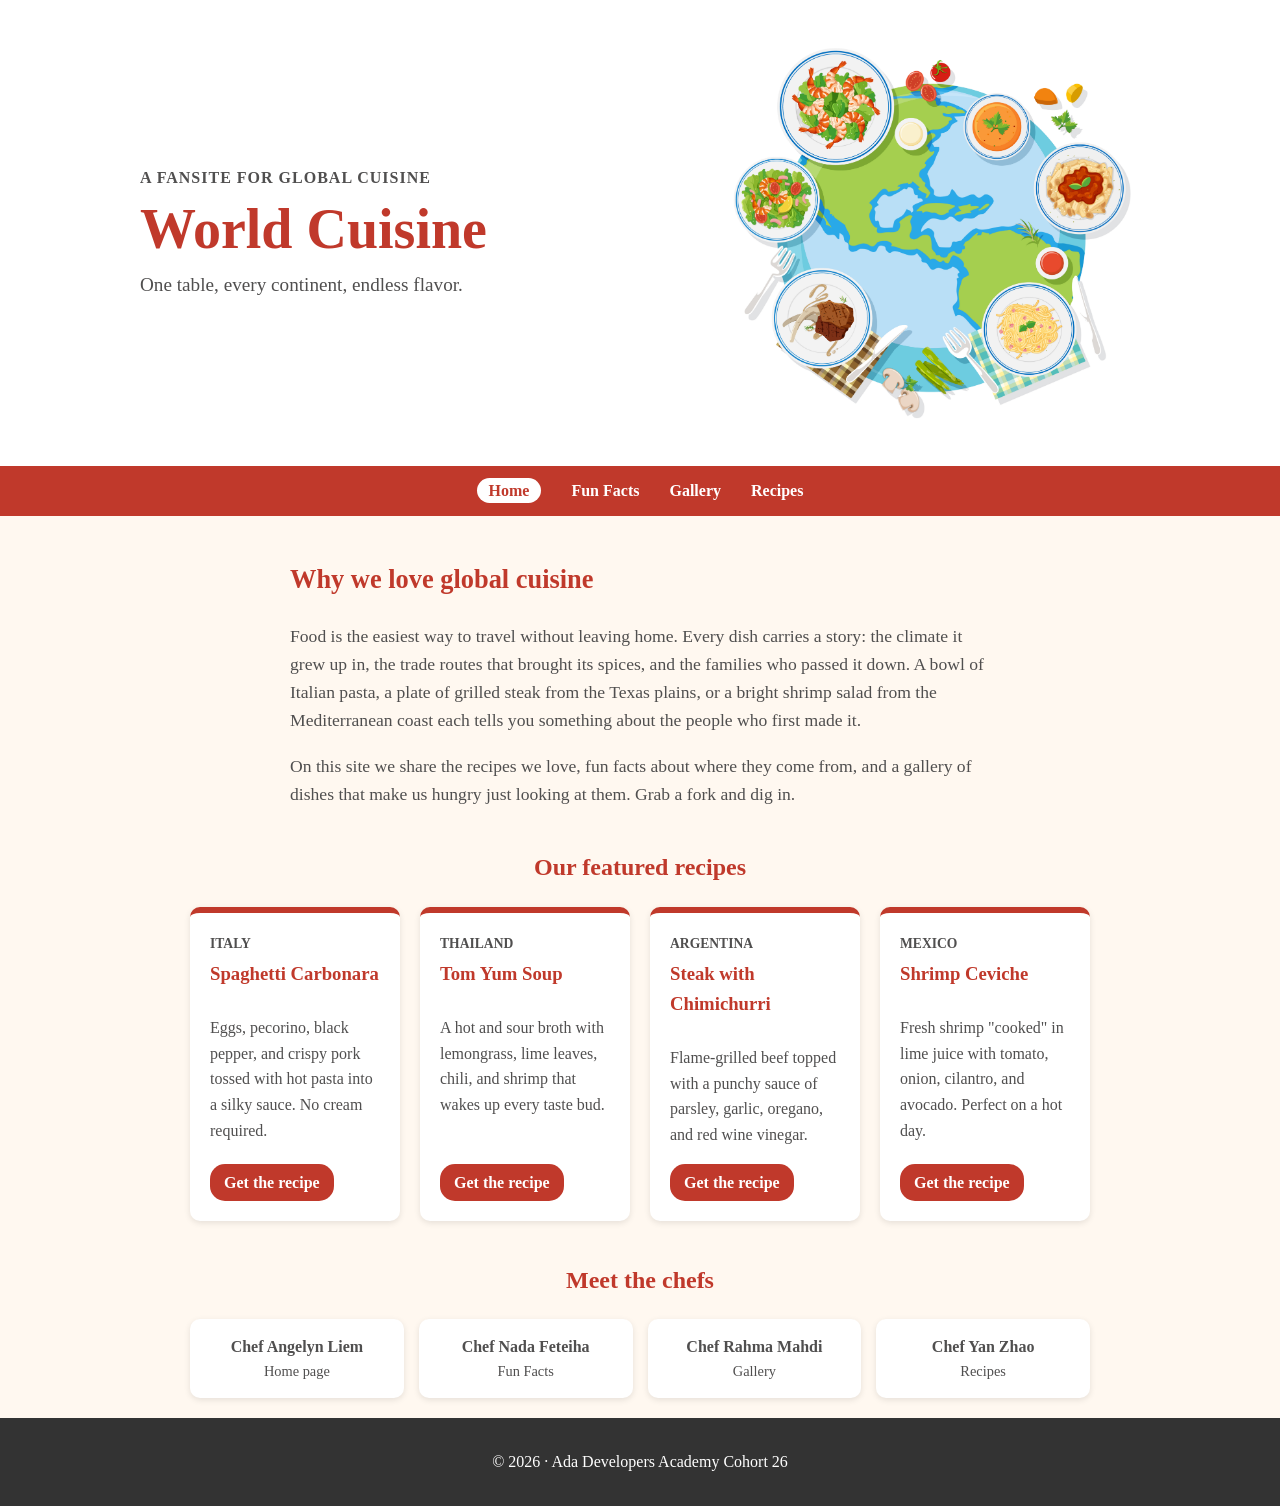
==== index.html @ f366468e "Merge branch 'main' into angelyn/gallery2" ====
<!doctype html>
<html lang="en">

<head>
  <meta charset="UTF-8" />
  <meta name="viewport" content="width=device-width, initial-scale=1.0" />
  <meta name="description" content="A fansite celebrating dishes and food traditions from around the world." />
  <meta name="author" content="Rahma Mahdi" />
  <meta name="author" content="Yan Zhao" />
  <meta name="author" content="Nada Feteiha" />
  <meta name="author" content="Angelyn Liem" />
  <link rel="preconnect" href="https://fonts.googleapis.com" />
  <link rel="preconnect" href="https://fonts.gstatic.com" crossorigin />
  <link
    href="https://fonts.googleapis.com/css2?family=Fraunces:opsz,wght@9..144,600;9..144,800&family=Poppins:wght@400;600&display=swap"
    rel="style" />
  <link href="stylesheets/style.css" rel="stylesheet" />
  <link href="stylesheets/index.css" rel="stylesheet" />
  <title>World Cuisines Fansite</title>
</head>

<body>
  <header class="site-header">
    <div class="header-inner">
      <div class="titles">
        <p class="eyebrow">A fansite for global cuisine</p>
        <h1>World Cuisine</h1>
        <p class="tagline">One table, every continent, endless flavor.</p>
      </div>
      <img src="images/world-cuisine.jpg"
        alt="Illustrated globe surrounded by plates of shrimp salad, soup, pasta, steak, and spaghetti"
        class="hero-image" />
    </div>
  </header>

  <nav class="site-nav" aria-label="Main navigation">
    <ul>
      <li><a href="index.html" aria-current="page">Home</a></li>
      <li><a href="pages/facts.html">Fun Facts</a></li>
      <li><a href="pages/gallery.html">Gallery</a></li>
      <li><a href="pages/recipes.html">Recipes</a></li>
    </ul>
  </nav>

  <main>
    <section class="intro" aria-labelledby="intro-heading">
      <h2 id="intro-heading">Why we love global cuisine</h2>
      <p>
        Food is the easiest way to travel without leaving home. Every dish
        carries a story: the climate it grew up in, the trade routes that
        brought its spices, and the families who passed it down. A bowl of
        Italian pasta, a plate of grilled steak from the Texas plains, or a
        bright shrimp salad from the Mediterranean coast each tells you
        something about the people who first made it.
      </p>
      <p>
        On this site we share the recipes we love, fun facts about where they
        come from, and a gallery of dishes that make us hungry just looking at
        them. Grab a fork and dig in.
      </p>
    </section>

    <section class="featured" aria-labelledby="featured-heading">
      <h2 id="featured-heading">Our featured recipes</h2>
      <ul class="recipe-grid">
        <li>
          <article class="recipe-card">
            <p class="region">Italy</p>
            <h3>Spaghetti Carbonara</h3>
            <p>Eggs, pecorino, black pepper, and crispy pork tossed with hot pasta into a silky sauce. No cream
              required.</p>
            <a href="pages/recipes.html#shakshuka">Get the recipe</a>
          </article>
        </li>
        <li>
          <article class="recipe-card">
            <p class="region">Thailand</p>
            <h3>Tom Yum Soup</h3>
            <p>A hot and sour broth with lemongrass, lime leaves, chili, and shrimp that wakes up every taste bud.</p>
            <a href="pages/recipes.html#tom-yum">Get the recipe</a>
          </article>
        </li>
        <li>
          <article class="recipe-card">
            <p class="region">Argentina</p>
            <h3>Steak with Chimichurri</h3>
            <p>Flame-grilled beef topped with a punchy sauce of parsley, garlic, oregano, and red wine vinegar.</p>
            <a href="pages/recipes.html#chimichurri">Get the recipe</a>
          </article>
        </li>
        <li>
          <article class="recipe-card">
            <p class="region">Mexico</p>
            <h3>Shrimp Ceviche</h3>
            <p>Fresh shrimp "cooked" in lime juice with tomato, onion, cilantro, and avocado. Perfect on a hot day.</p>
            <a href="pages/recipes.html#ceviche">Get the recipe</a>
          </article>
        </li>
      </ul>
    </section>

    <section class="team" aria-labelledby="team-heading">
      <h2 id="team-heading">Meet the chefs</h2>
      <ul class="team-list">
        <li><strong>Chef Angelyn Liem</strong> <span>Home page</span></li>
        <li><strong>Chef Nada Feteiha</strong> <span>Fun Facts</span></li>
        <li><strong>Chef Rahma Mahdi</strong> <span>Gallery</span></li>
        <li><strong>Chef Yan Zhao</strong> <span>Recipes</span></li>
      </ul>
    </section>
  </main>

  <footer class="site-footer">
    <p>&copy; 2026 &middot; Ada Developers Academy Cohort 26</p>
  </footer>
</body>

</html>
---- stylesheets/style.css ----
body {
  margin: 0;
  font-family: "Comic Sans MS", "Times New Roman", serif;
  line-height: 1.6;
  color: #504f4f;
  background-color: #fff8f0;
}

/* header and navigation */
header {
  padding: 20px;
  text-align: center;
  color: #ffffff;
  background-color: #c0392b;
}

header h1 {
  margin: 0 0 10px;
}

nav ul {
  margin: 0;
  padding: 0;
  list-style: none;
}

nav li {
  display: inline-block;
  margin: 0 10px;
}

nav a {
  font-weight: bold;
  color: #ffffff;
  text-decoration: none;
}

nav a:hover {
  text-decoration: underline;
}

/* highlights the link of the page on */
nav a[aria-current="page"] {
  padding: 4px 12px;
  border-radius: 15px;
  color: #c0392b;
  background-color: #ffffff;
}

/* main content */
main {
  max-width: 900px;
  margin: 0 auto;
  padding: 20px;
}

h2 {
  color: #c0392b;
  font-weight: bold;
}

img {
  display: block;
  max-width: 100%;
  height: auto;
  margin: 0 0 15px;
  border-radius: 8px;
}

/* white box with rounded corners and a shadow */
.card {
  margin-bottom: 30px;
  padding: 20px;
  border-radius: 10px;
  background-color: #ffffff;
  box-shadow: 0 2px 6px rgba(0, 0, 0, 0.1);
}

/* footer */
footer {
  padding: 15px;
  text-align: center;
  color: #ffffff;
  background-color: #333333;
}
---- stylesheets/index.css ----
/* ---------- Wave 3 - Header (flexbox) ---------- */

/* Wave 2 - Override: white header (instead of the red one in style.css)
   so the globe picture's white background blends in */
header {
  padding: 40px 20px;
  text-align: left;
  color: #504f4f;
  background-color: #ffffff;
}

.header-inner {
  display: flex;
  flex-wrap: wrap;
  align-items: center;
  justify-content: center;
  gap: 30px;
  max-width: 1000px;
  margin: 0 auto;
}

.titles {
  flex: 1 1 280px;
}

/* Wave 2 - Override: bigger red title on the home page */
header h1 {
  font-size: 3.5rem;
  line-height: 1.1;
  color: #c0392b;
}

.eyebrow {
  margin: 0 0 8px;
  font-weight: bold;
  letter-spacing: 1px;
  text-transform: uppercase;
}

.tagline {
  margin: 0;
  font-size: 1.2rem;
}

/* Wave 2 - Override: no rounded corners or bottom margin on the big picture */
.hero-image {
  flex: 1 1 280px;
  min-width: 0;
  width: 100%;
  max-width: 420px;
  margin: 0;
  border-radius: 0;
}

/* ---------- Wave 3 - Navigation bar (flexbox) ---------- */

/* The nav sits below the header, so it needs its own red bar
   or the white links would be invisible on the cream page */
nav {
  padding: 12px 20px;
  background-color: #c0392b;
}

nav ul {
  display: flex;
  flex-wrap: wrap;
  justify-content: center;
  gap: 10px;
}

/* ---------- Intro ---------- */
.intro {
  max-width: 700px;
  margin: 0 auto 40px;
  font-size: 1.1rem;
}

/* ---------- Wave 3 - Recipe cards (grid) ---------- */
.featured h2,
.team h2 {
  text-align: center;
}

.recipe-grid {
  display: grid;
  grid-template-columns: repeat(auto-fit, minmax(200px, 1fr));
  gap: 20px;
  margin: 0 0 40px;
  padding: 0;
  list-style: none;
}

/* each list item stretches to the tallest card in its row */
.recipe-grid li {
  display: flex;
}

.recipe-card {
  display: flex;
  flex: 1;
  flex-direction: column;
  padding: 20px;
  border-top: 6px solid #c0392b;
  border-radius: 10px;
  background-color: #ffffff;
  box-shadow: 0 2px 6px rgba(0, 0, 0, 0.1);
}

.recipe-card h3 {
  margin: 0 0 10px;
  color: #c0392b;
}

.region {
  margin: 0 0 5px;
  font-size: 0.85rem;
  font-weight: bold;
  text-transform: uppercase;
}

.recipe-card a {
  align-self: flex-start;
  margin-top: auto;
  padding: 6px 14px;
  border-radius: 15px;
  font-weight: bold;
  color: #ffffff;
  text-decoration: none;
  background-color: #c0392b;
}

.recipe-card a:hover,
.recipe-card a:focus {
  background-color: #962d22;
}

/* ---------- Wave 3 - Team (flexbox) ---------- */
.team-list {
  display: flex;
  flex-wrap: wrap;
  justify-content: center;
  gap: 15px;
  margin: 0;
  padding: 0;
  list-style: none;
}

.team-list li {
  display: flex;
  flex: 1 1 160px;
  flex-direction: column;
  padding: 15px;
  border-radius: 10px;
  text-align: center;
  background-color: #ffffff;
  box-shadow: 0 2px 6px rgba(0, 0, 0, 0.1);
}

.team-list span {
  font-size: 0.9rem;
}
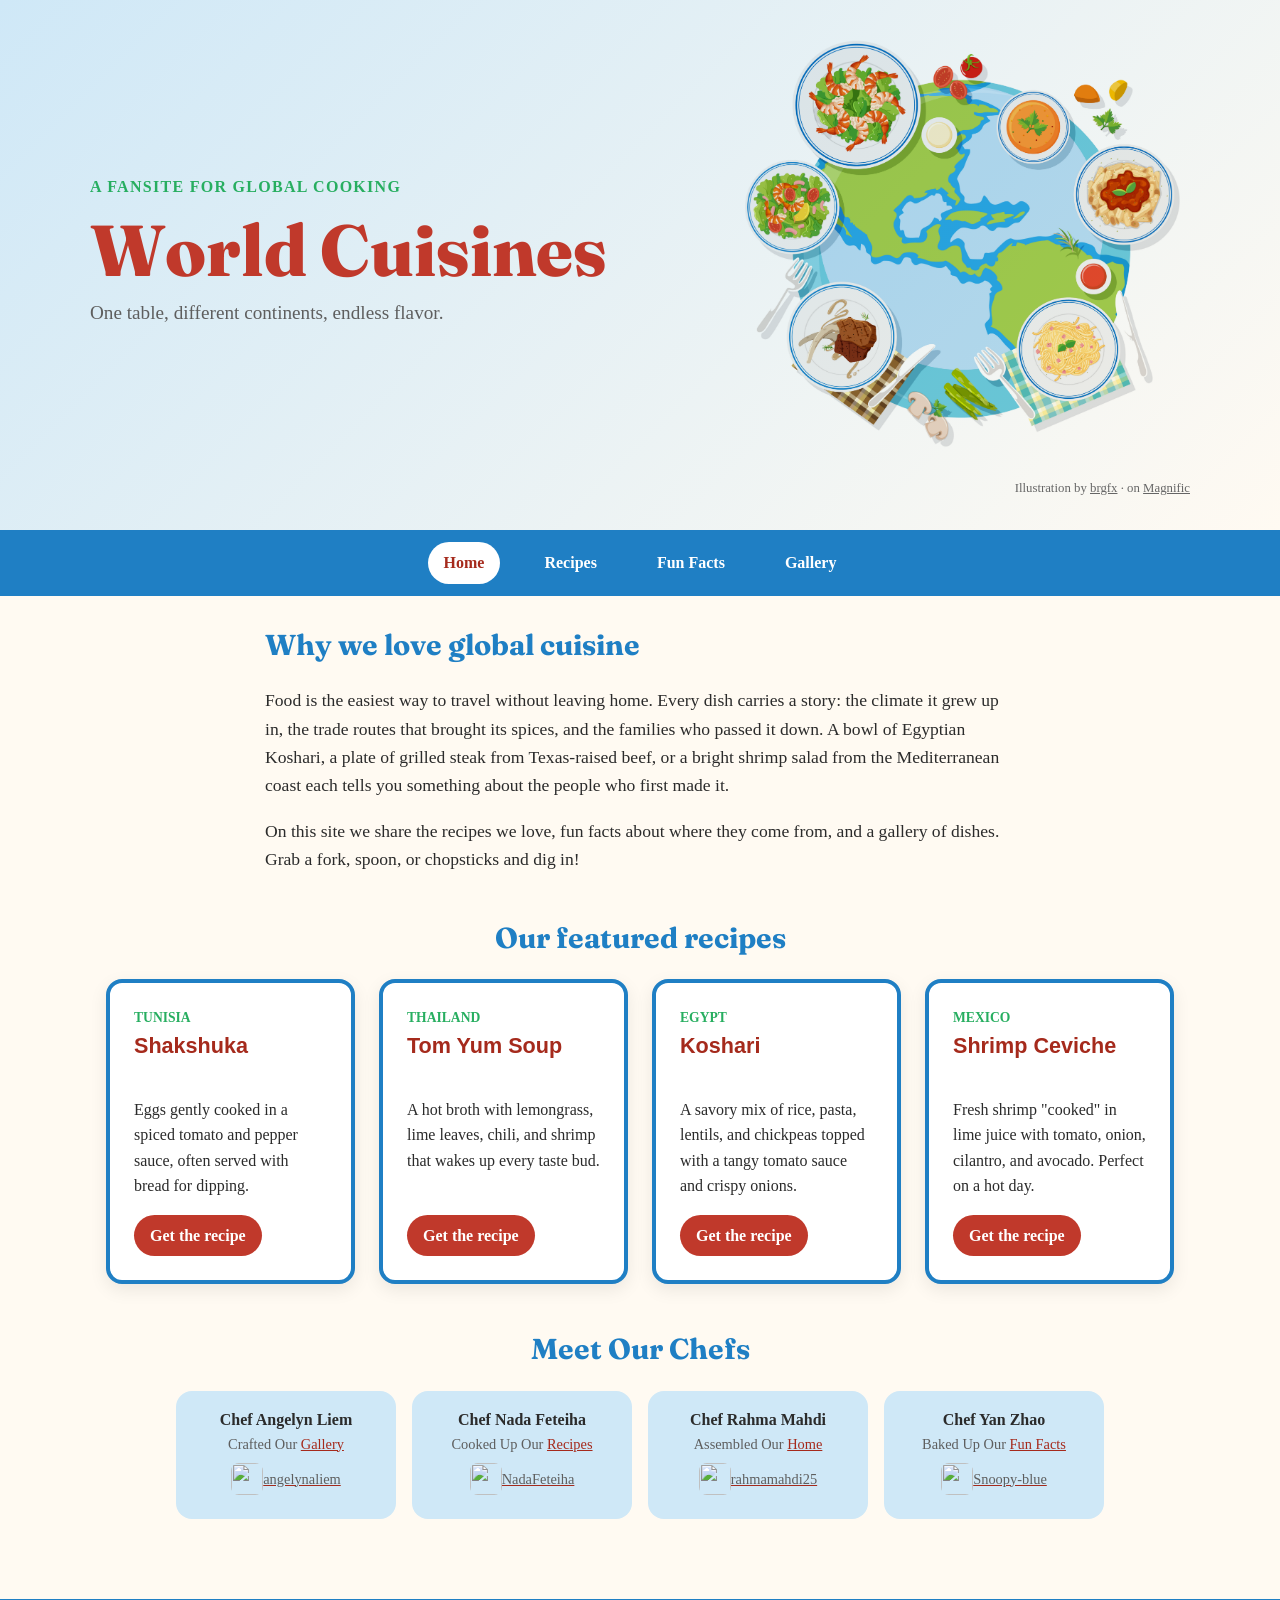
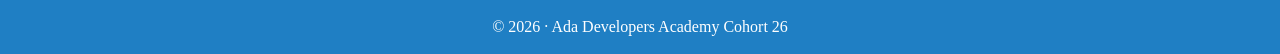
==== commit a5232cd7: "feat: Add hero image credit, reorganize nav links, refine home header" ====
--- a/index.html
+++ b/index.html
@@ -1,118 +1,206 @@
-<!doctype html>
+<!DOCTYPE html>
 <html lang="en">
-
-<head>
-  <meta charset="UTF-8" />
-  <meta name="viewport" content="width=device-width, initial-scale=1.0" />
-  <meta name="description" content="A fansite celebrating dishes and food traditions from around the world." />
-  <meta name="author" content="Rahma Mahdi" />
-  <meta name="author" content="Yan Zhao" />
-  <meta name="author" content="Nada Feteiha" />
-  <meta name="author" content="Angelyn Liem" />
-  <link rel="preconnect" href="https://fonts.googleapis.com" />
-  <link rel="preconnect" href="https://fonts.gstatic.com" crossorigin />
-  <link
-    href="https://fonts.googleapis.com/css2?family=Fraunces:opsz,wght@9..144,600;9..144,800&family=Poppins:wght@400;600&display=swap"
-    rel="style" />
-  <link href="stylesheets/style.css" rel="stylesheet" />
-  <link href="stylesheets/index.css" rel="stylesheet" />
-  <title>World Cuisines Fansite</title>
-</head>
-
-<body>
-  <header class="site-header">
-    <div class="header-inner">
-      <div class="titles">
-        <p class="eyebrow">A fansite for global cuisine</p>
-        <h1>World Cuisine</h1>
-        <p class="tagline">One table, every continent, endless flavor.</p>
-      </div>
-      <img src="images/world-cuisine.jpg"
-        alt="Illustrated globe surrounded by plates of shrimp salad, soup, pasta, steak, and spaghetti"
-        class="hero-image" />
-    </div>
-  </header>
-
-  <nav class="site-nav" aria-label="Main navigation">
-    <ul>
-      <li><a href="index.html" aria-current="page">Home</a></li>
-      <li><a href="pages/facts.html">Fun Facts</a></li>
-      <li><a href="pages/gallery.html">Gallery</a></li>
-      <li><a href="pages/recipes.html">Recipes</a></li>
-    </ul>
-  </nav>
-
-  <main>
-    <section class="intro" aria-labelledby="intro-heading">
-      <h2 id="intro-heading">Why we love global cuisine</h2>
-      <p>
-        Food is the easiest way to travel without leaving home. Every dish
-        carries a story: the climate it grew up in, the trade routes that
-        brought its spices, and the families who passed it down. A bowl of
-        Italian pasta, a plate of grilled steak from the Texas plains, or a
-        bright shrimp salad from the Mediterranean coast each tells you
-        something about the people who first made it.
-      </p>
-      <p>
-        On this site we share the recipes we love, fun facts about where they
-        come from, and a gallery of dishes that make us hungry just looking at
-        them. Grab a fork and dig in.
-      </p>
-    </section>
-
-    <section class="featured" aria-labelledby="featured-heading">
-      <h2 id="featured-heading">Our featured recipes</h2>
-      <ul class="recipe-grid">
-        <li>
-          <article class="recipe-card">
-            <p class="region">Italy</p>
-            <h3>Spaghetti Carbonara</h3>
-            <p>Eggs, pecorino, black pepper, and crispy pork tossed with hot pasta into a silky sauce. No cream
-              required.</p>
-            <a href="pages/recipes.html#shakshuka">Get the recipe</a>
-          </article>
-        </li>
-        <li>
-          <article class="recipe-card">
-            <p class="region">Thailand</p>
-            <h3>Tom Yum Soup</h3>
-            <p>A hot and sour broth with lemongrass, lime leaves, chili, and shrimp that wakes up every taste bud.</p>
-            <a href="pages/recipes.html#tom-yum">Get the recipe</a>
-          </article>
-        </li>
-        <li>
-          <article class="recipe-card">
-            <p class="region">Argentina</p>
-            <h3>Steak with Chimichurri</h3>
-            <p>Flame-grilled beef topped with a punchy sauce of parsley, garlic, oregano, and red wine vinegar.</p>
-            <a href="pages/recipes.html#chimichurri">Get the recipe</a>
-          </article>
-        </li>
-        <li>
-          <article class="recipe-card">
-            <p class="region">Mexico</p>
-            <h3>Shrimp Ceviche</h3>
-            <p>Fresh shrimp "cooked" in lime juice with tomato, onion, cilantro, and avocado. Perfect on a hot day.</p>
-            <a href="pages/recipes.html#ceviche">Get the recipe</a>
-          </article>
-        </li>
-      </ul>
-    </section>
-
-    <section class="team" aria-labelledby="team-heading">
-      <h2 id="team-heading">Meet the chefs</h2>
-      <ul class="team-list">
-        <li><strong>Chef Angelyn Liem</strong> <span>Home page</span></li>
-        <li><strong>Chef Nada Feteiha</strong> <span>Fun Facts</span></li>
-        <li><strong>Chef Rahma Mahdi</strong> <span>Gallery</span></li>
-        <li><strong>Chef Yan Zhao</strong> <span>Recipes</span></li>
-      </ul>
-    </section>
-  </main>
-
-  <footer class="site-footer">
-    <p>&copy; 2026 &middot; Ada Developers Academy Cohort 26</p>
-  </footer>
-</body>
-
+    <head>
+        <meta charset="UTF-8">
+        <meta http-equiv="X-UA-Compatible" content="IE=edge">
+        <meta name="viewport" content="width=device-width, initial-scale=1.0">
+        <meta name="description" content="A fansite celebrating dishes and food traditions from around the world.">
+        <meta name="author" content="Angelyn Liem, Nada Feteiha, Rahma Mahdi, Yan Zhao">
+        <link rel="preconnect" href="https://fonts.googleapis.com">
+        <link rel="preconnect" href="https://fonts.gstatic.com" crossorigin>
+        <link
+            href="https://fonts.googleapis.com/css2?family=Fraunces:opsz,wght@9..144,600;9..144,800&family=Poppins:wght@400;600&display=swap"
+            rel="stylesheet"
+        >
+        <link href="stylesheets/style.css" rel="stylesheet">
+        <link href="stylesheets/index.css" rel="stylesheet">
+        <title>World Cuisines Fansite</title>
+    </head>
+
+    <body>
+        <header class="site-header">
+            <div class="header-inner">
+                <div class="titles">
+                    <p class="small-title">A fansite for global cooking</p>
+                    <h1 class="bounce-title" aria-label="World Cuisines">
+                        <span class="bounce-word" aria-hidden="true">
+                            <span style="--i: 0">W</span>
+                            <span style="--i: 1">o</span>
+                            <span style="--i: 2">r</span>
+                            <span style="--i: 3">l</span>
+                            <span style="--i: 4">d</span>
+                        </span>
+                        <span class="bounce-word" aria-hidden="true">
+                            <span style="--i: 5">C</span>
+                            <span style="--i: 6">u</span>
+                            <span style="--i: 7">i</span>
+                            <span style="--i: 8">s</span>
+                            <span style="--i: 9">i</span>
+                            <span style="--i: 10">n</span>
+                            <span style="--i: 11">e</span>
+                            <span style="--i: 12">s</span>
+                        </span>
+                    </h1>
+                    <p class="tagline">One table, different continents, endless flavor.</p>
+                </div>
+                <img
+                    src="images/world-cuisine.jpg"
+                    alt="Illustrated globe surrounded by plates of shrimp salad, soup, pasta, steak, and spaghetti"
+                    class="hero-image"
+                >
+            </div>
+            <p class="image-credit">
+                Illustration by
+                <a href="https://www.magnific.com/free-vector/world-food-day-logo-concept_32478983.htm"
+                   target="_blank" rel="noopener noreferrer">brgfx</a>
+                &middot; on
+                <a href="https://www.magnific.com" target="_blank" rel="noopener noreferrer">Magnific</a>
+            </p>
+        </header>
+
+        <nav class="site-nav" aria-label="Main navigation">
+            <ul>
+                <li><a href="index.html" aria-current="page">Home</a></li>
+                <li><a href="pages/recipes.html">Recipes</a></li>
+                <li><a href="pages/facts.html">Fun Facts</a></li>
+                <li><a href="pages/gallery.html">Gallery</a></li>
+            </ul>
+        </nav>
+
+        <main>
+            <section class="intro" aria-labelledby="intro-heading">
+                <h2 id="intro-heading">Why we love global cuisine</h2>
+                <p>
+                    Food is the easiest way to travel without leaving home. Every dish carries a story: the climate it
+                    grew up in, the trade routes that brought its spices, and the families who passed it down. A bowl of
+                    Egyptian Koshari, a plate of grilled steak from Texas-raised beef, or a bright shrimp salad from
+                    the Mediterranean coast each tells you something about the people who first made it.
+                </p>
+                <p>
+                    On this site we share the recipes we love, fun facts about where they come from, and a gallery of
+                    dishes. Grab a fork, spoon, or chopsticks and dig in!
+                </p>
+            </section>
+
+            <section class="featured" aria-labelledby="featured-heading">
+                <h2 id="featured-heading">Our featured recipes</h2>
+                <ul class="recipe-grid">
+                    <li>
+                        <article class="recipe-card">
+                            <p class="region">Tunisia</p>
+                            <h3>Shakshuka</h3>
+                            <p>
+                                Eggs gently cooked in a spiced tomato and pepper sauce, often served with bread for
+                                dipping.
+                            </p>
+                            <a href="pages/recipes.html#shakshuka">Get the recipe</a>
+                        </article>
+                    </li>
+                    <li>
+                        <article class="recipe-card">
+                            <p class="region">Thailand</p>
+                            <h3>Tom Yum Soup</h3>
+                            <p>
+                                A hot broth with lemongrass, lime leaves, chili, and shrimp that wakes up every
+                                taste bud.
+                            </p>
+                            <a href="pages/recipes.html#tom-yum">Get the recipe</a>
+                        </article>
+                    </li>
+                    <li>
+                        <article class="recipe-card">
+                            <p class="region">Egypt</p>
+                            <h3>Koshari</h3>
+                            <p>
+                                A savory mix of rice, pasta, lentils, and chickpeas topped with a tangy tomato sauce and
+                                crispy onions.
+                            </p>
+                            <a href="pages/recipes.html#koshari">Get the recipe</a>
+                        </article>
+                    </li>
+                    <li>
+                        <article class="recipe-card">
+                            <p class="region">Mexico</p>
+                            <h3>Shrimp Ceviche</h3>
+                            <p>
+                                Fresh shrimp "cooked" in lime juice with tomato, onion, cilantro, and avocado. Perfect
+                                on a hot day.
+                            </p>
+                            <a href="pages/recipes.html#ceviche">Get the recipe</a>
+                        </article>
+                    </li>
+                </ul>
+            </section>
+
+            <section class="team" aria-labelledby="team-heading">
+                <h2 id="team-heading">Meet Our Chefs</h2>
+
+                <ul class="team-list">
+                    <li>
+                        <strong>Chef Angelyn Liem</strong>
+                        <span> Crafted Our <a href="pages/gallery.html">Gallery</a> </span>
+                        <a
+                            class="github-link"
+                            href="https://github.com/angelynaliem"
+                            target="_blank"
+                            rel="noopener noreferrer"
+                            aria-label="Angelyn Liem's GitHub profile"
+                        >
+                            <img src="images/github-icon.png" alt="">
+                            <span>angelynaliem</span>
+                        </a>
+                    </li>
+
+                    <li>
+                        <strong>Chef Nada Feteiha</strong>
+                        <span> Cooked Up Our <a href="pages/recipes.html">Recipes</a> </span>
+                        <a
+                            class="github-link"
+                            href="https://github.com/NadaFeteiha"
+                            target="_blank"
+                            rel="noopener noreferrer"
+                            aria-label="Nada Feteiha's GitHub profile"
+                        >
+                            <img src="images/github-icon.png" alt="">
+                            <span>NadaFeteiha</span>
+                        </a>
+                    </li>
+
+                    <li>
+                        <strong>Chef Rahma Mahdi</strong>
+                        <span> Assembled Our <a href="index.html">Home</a> </span>
+                        <a
+                            class="github-link"
+                            href="https://github.com/rahmamahdi25"
+                            target="_blank"
+                            rel="noopener noreferrer"
+                            aria-label="Rahma Mahdi's GitHub profile"
+                        >
+                            <img src="images/github-icon.png" alt="">
+                            <span>rahmamahdi25</span>
+                        </a>
+                    </li>
+
+                    <li>
+                        <strong>Chef Yan Zhao</strong>
+                        <span> Baked Up Our <a href="pages/facts.html">Fun Facts</a> </span>
+                        <a
+                            class="github-link"
+                            href="https://github.com/Snoopy-blue"
+                            target="_blank"
+                            rel="noopener noreferrer"
+                            aria-label="Yan Zhao's GitHub profile"
+                        >
+                            <img src="images/github-icon.png" alt="">
+                            <span>Snoopy-blue</span>
+                        </a>
+                    </li>
+                </ul>
+            </section>
+        </main>
+
+        <footer class="site-footer">
+            <p>&copy; 2026 &middot; Ada Developers Academy Cohort 26</p>
+        </footer>
+    </body>
 </html>
--- a/stylesheets/style.css
+++ b/stylesheets/style.css
@@ -3,7 +3,16 @@
   font-family: "Comic Sans MS", "Times New Roman", serif;
   line-height: 1.6;
   color: #504f4f;
-  background-color: #fff8f0;
+  background-color: #fffaf2;
+
+/* Whisk cursor: "36 20" refences the hotspot (the tip of the whisk). */
+  cursor: url("../images/whisk.png") 36 20, auto;
+}
+
+/* Keep the whisk on links and buttons instead of the default pointing hand */
+a,
+button {
+  cursor: url("../images/whisk.png") 36 20, pointer;
 }
 
 /* header and navigation */
@@ -18,7 +27,12 @@
   margin: 0 0 10px;
 }
 
+/* Moved here from facts.css, recipes.css, and gallery.css */
 nav ul {
+  display: flex;
+  flex-wrap: wrap;
+  justify-content: center;
+  gap: 10px;
   margin: 0;
   padding: 0;
   list-style: none;
@@ -83,3 +97,15 @@
   color: #ffffff;
   background-color: #333333;
 }
+
+/* Food pattern with a dark overlay on our footer */
+.site-header,
+.site-footer {
+  background:
+    linear-gradient(rgba(0, 0, 0, 0.25), rgba(0, 0, 0, 0.25)),
+    url(../images/header_background.jpg) repeat;
+  background-color: #c0392b;
+  background-size:
+    cover,
+    350px auto;
+}
--- a/stylesheets/index.css
+++ b/stylesheets/index.css
@@ -1,21 +1,78 @@
-/* ---------- Wave 3 - Header (flexbox) ---------- */
-
-/* Wave 2 - Override: white header (instead of the red one in style.css)
-   so the globe picture's white background blends in */
-header {
-  padding: 40px 20px;
+/* ---------- Global box sizing ---------- */
+
+*,
+*::before,
+*::after {
+  box-sizing: border-box;
+}
+
+/* ---------- Body and typography ---------- */
+
+body {
+  margin: 0;
+  background-color: #fffaf2;
+  color: #2b2b2b;
+  font-family: 'Comic Sans MS', "Times New Roman", serif;
+  line-height: 1.6;
+}
+
+h1,
+h2,
+h3 {
+  font-family: "Fraunces", Georgia, serif;
+  line-height: 1.2;
+  margin-top: 0;
+}
+
+h2 {
+  color: #1f7fc4;
+  font-size: 1.8rem;
+}
+
+/* ---------- Images and links ---------- */
+
+img {
+  max-width: 100%;
+  height: auto;
+}
+
+a {
+  color: #a52a1c;
+}
+
+a:hover,
+a:focus {
+  color: #a52a1c;
+}
+
+/* ---------- Header ---------- */
+
+/* Wave 2 - Override: light blue gradient header, left-aligned */
+
+.site-header {
   text-align: left;
-  color: #504f4f;
-  background-color: #ffffff;
-}
+  padding: 2rem 1rem;
+  background: linear-gradient(135deg, #cfe8f7, #fffaf2);
+}
+
+/* Wave 2 - Override: bigger title on the home page */
+
+.site-header h1 {
+  color: #c0392b;
+  font-size: clamp(2.6rem, 7vw, 4.5rem);
+  font-weight: 800;
+  margin-bottom: 0.25rem;
+}
+
+/* Wave 3 - Header (flexbox): titles and hero image side by side */
 
 .header-inner {
   display: flex;
   flex-wrap: wrap;
   align-items: center;
   justify-content: center;
-  gap: 30px;
-  max-width: 1000px;
+  gap: 3rem;
+  max-width: 1100px;
   margin: 0 auto;
 }
 
@@ -23,139 +80,247 @@
   flex: 1 1 280px;
 }
 
-/* Wave 2 - Override: bigger red title on the home page */
-header h1 {
-  font-size: 3.5rem;
-  line-height: 1.1;
-  color: #c0392b;
-}
-
-.eyebrow {
-  margin: 0 0 8px;
-  font-weight: bold;
-  letter-spacing: 1px;
+.small-title {
+  margin: 0 0 0.5rem;
+  color: #27ae60;
+  font-weight: 600;
+  letter-spacing: 0.08em;
   text-transform: uppercase;
 }
 
 .tagline {
   margin: 0;
+  color: #5e5e5e;
   font-size: 1.2rem;
 }
 
-/* Wave 2 - Override: no rounded corners or bottom margin on the big picture */
 .hero-image {
   flex: 1 1 280px;
   min-width: 0;
   width: 100%;
-  max-width: 420px;
-  margin: 0;
-  border-radius: 0;
-}
-
-/* ---------- Wave 3 - Navigation bar (flexbox) ---------- */
-
-/* The nav sits below the header, so it needs its own red bar
-   or the white links would be invisible on the cream page */
-nav {
-  padding: 12px 20px;
-  background-color: #c0392b;
-}
-
-nav ul {
+  max-width: 460px;
+  mix-blend-mode: multiply; /* lets the image's white background blend into the header */
+}
+
+/* ---------- Wave 3 - Bouncing title animation ---------- */
+
+.bounce-title .bounce-word {
+  display: inline-flex;
+  white-space: nowrap;
+}
+
+.bounce-title .bounce-word span {
+  display: inline-block;
+  animation: bounce 2.3s ease-in-out 1;
+  animation-delay: calc(var(--i) * 0.12s);
+}
+
+@keyframes bounce {
+  0%, 50%, 100% {
+    transform: translateY(0);
+    opacity: 1;
+  }
+
+  25% {
+    transform: translateY(-0.15em);
+    opacity: 0.5;
+  }
+}
+
+/* Turn the animation off for visitors who prefer reduced motion */
+
+@media (prefers-reduced-motion: reduce) {
+  .bounce-title .bounce-word span {
+    animation: none;
+  }
+}
+
+/* ---------- Wave 3 - Navigation (flexbox) ---------- */
+
+.site-nav {
+  background-color: #1f7fc4;
+}
+
+.site-nav ul {
   display: flex;
   flex-wrap: wrap;
   justify-content: center;
-  gap: 10px;
+  gap: 0.5rem;
+  list-style: none;
+  margin: 0;
+  padding: 0.75rem 1rem;
+}
+
+.site-nav a {
+  display: block;
+  padding: 0.5rem 1rem;
+  border-radius: 999px;
+  color: #ffffff;
+  font-weight: 600;
+  text-decoration: none;
+}
+
+.site-nav a:hover,
+.site-nav a:focus,
+.site-nav a[aria-current="page"] {
+  padding: 0.5rem 1rem;
+  border-radius: 999px;
+  background-color: #ffffff;
+  color: #a52a1c;
+}
+
+/* ---------- Main ---------- */
+
+main {
+  max-width: 1100px;
+  margin: 0 auto;
+  padding: 2rem 1rem;
+}
+
+main section {
+  margin-bottom: 3rem;
 }
 
 /* ---------- Intro ---------- */
+
 .intro {
-  max-width: 700px;
-  margin: 0 auto 40px;
+  max-width: 750px;
+  margin-left: auto;
+  margin-right: auto;
   font-size: 1.1rem;
 }
 
-/* ---------- Wave 3 - Recipe cards (grid) ---------- */
 .featured h2,
 .team h2 {
   text-align: center;
 }
 
+/* ---------- Wave 3 - Recipe cards (grid) ---------- */
+
 .recipe-grid {
   display: grid;
-  grid-template-columns: repeat(auto-fit, minmax(200px, 1fr));
-  gap: 20px;
-  margin: 0 0 40px;
+  grid-template-columns: repeat(auto-fit, minmax(230px, 1fr));
+  gap: 1.5rem;
+  list-style: none;
+  margin: 0;
   padding: 0;
-  list-style: none;
-}
-
-/* each list item stretches to the tallest card in its row */
-.recipe-grid li {
-  display: flex;
-}
+}
+
+/* Wave 3: Flexbox inside each grid item */
 
 .recipe-card {
-  display: flex;
-  flex: 1;
+  height: 100%;
+  display: flex;
   flex-direction: column;
-  padding: 20px;
-  border-top: 6px solid #c0392b;
-  border-radius: 10px;
+  padding: 1.5rem;
   background-color: #ffffff;
-  box-shadow: 0 2px 6px rgba(0, 0, 0, 0.1);
+  border: 4px solid #1f7fc4;
+  border-radius: 16px;
+  box-shadow: 0 6px 18px rgba(0, 0, 0, 0.08);
+}
+
+.recipe-card .region {
+  margin: 0 0 0.25rem;
+  color: #27ae60;
+  font-size: 0.85rem;
+  font-weight: 600;
+  text-transform: uppercase;
 }
 
 .recipe-card h3 {
-  margin: 0 0 10px;
-  color: #c0392b;
-}
-
-.region {
-  margin: 0 0 5px;
-  font-size: 0.85rem;
-  font-weight: bold;
-  text-transform: uppercase;
+  color: #a52a1c;
+  font-size: 1.35rem;
+  font-family: Comic Sans MS, cursive, sans-serif;
 }
 
 .recipe-card a {
+  margin-top: auto;
   align-self: flex-start;
-  margin-top: auto;
-  padding: 6px 14px;
-  border-radius: 15px;
-  font-weight: bold;
+  padding: 0.5rem 1rem;
+  border-radius: 999px;
+  background-color: #c0392b;
   color: #ffffff;
+  font-weight: 600;
   text-decoration: none;
-  background-color: #c0392b;
 }
 
 .recipe-card a:hover,
 .recipe-card a:focus {
-  background-color: #962d22;
-}
-
-/* ---------- Wave 3 - Team (flexbox) ---------- */
+  background-color: #a52a1c;
+  color: #ffffff;
+}
+
+/* ---------- Wave 3 - Our Team (flexbox) ---------- */
+
 .team-list {
   display: flex;
   flex-wrap: wrap;
   justify-content: center;
-  gap: 15px;
+  gap: 1rem;
+  list-style: none;
   margin: 0;
   padding: 0;
-  list-style: none;
 }
 
 .team-list li {
-  display: flex;
-  flex: 1 1 160px;
+  flex: 0 1 220px;
+  display: flex;
   flex-direction: column;
-  padding: 15px;
-  border-radius: 10px;
+  padding: 1rem;
+  border-radius: 16px;
+  background-color: #cfe8f7;
   text-align: center;
-  background-color: #ffffff;
-  box-shadow: 0 2px 6px rgba(0, 0, 0, 0.1);
 }
 
 .team-list span {
+  color: #5e5e5e;
   font-size: 0.9rem;
+}
+
+.github-link {
+  display: inline-flex;
+  align-items: center;
+  justify-content: center;
+  gap: 0;
+  margin-left: auto;
+  margin-right: auto;
+}
+
+.github-link img {
+  width: 32px;
+  height: 32px;
+  object-fit: contain;
+  position: relative;
+  top: 7px;
+}
+
+/* ---------- Footer ---------- */
+
+.site-footer {
+    background: #1f7fc4;
+    background-size:
+        cover,
+        350px auto;
+}
+
+.site-footer p {
+  margin: 0;
+}
+
+/* Image attribution: same style as the gallery credits, aligned right */
+.image-credit {
+  max-width: 1100px;
+  margin: 0.5rem auto 0;
+  font-size: 0.8rem;
+  color: #666666;
+  text-align: right;
+}
+
+.image-credit a {
+  color: inherit;
+  text-decoration: underline;
+}
+
+.image-credit a:hover {
+  color: #000000;
 }
